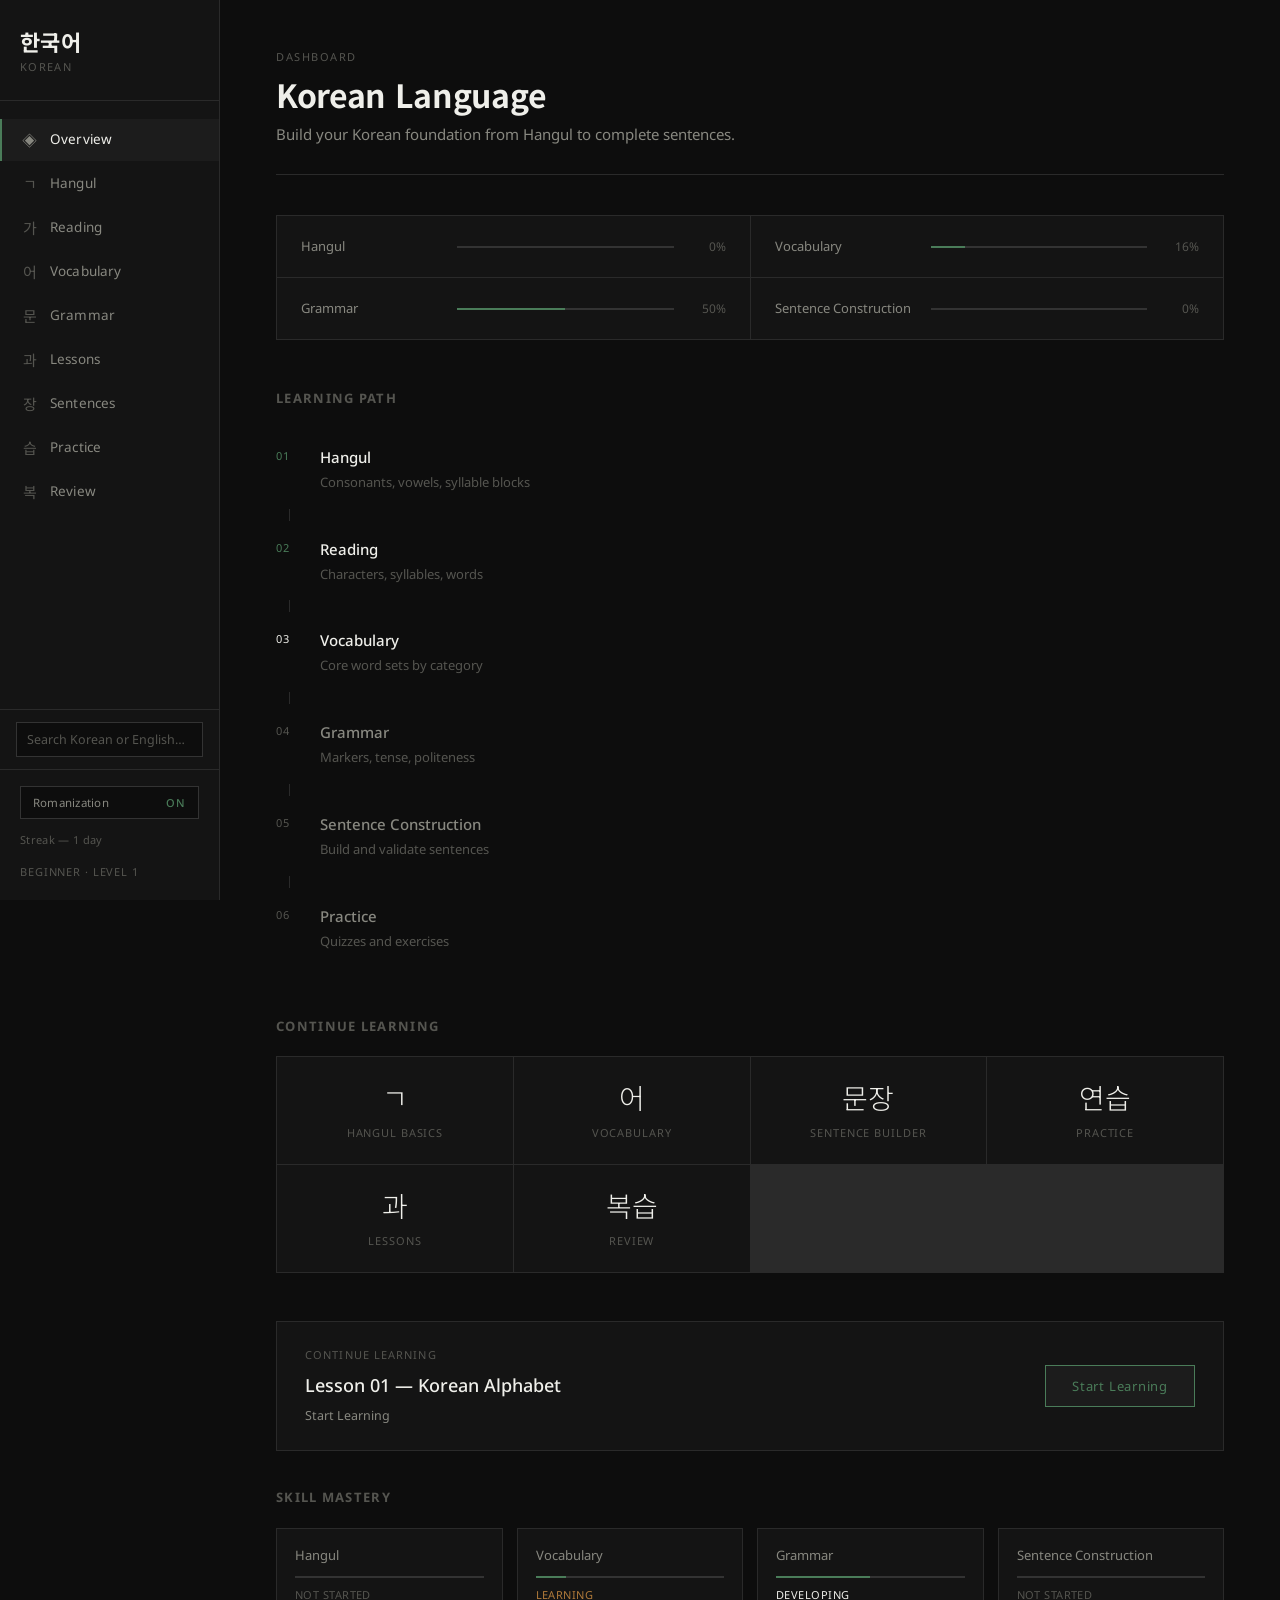
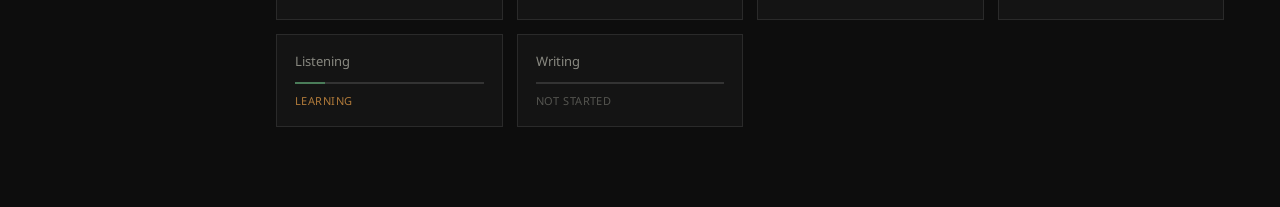
==== dashboard.html @ 53223d87 "Add files via upload" ====
<!DOCTYPE html>
<html lang="ko">
<head>
  <meta charset="UTF-8">
  <meta name="viewport" content="width=device-width, initial-scale=1.0">
  <title>한국어 — Korean Language</title>
  <link rel="preconnect" href="https://fonts.googleapis.com">
  <link rel="preconnect" href="https://fonts.gstatic.com" crossorigin>
  <link href="https://fonts.googleapis.com/css2?family=Noto+Sans+KR:wght@300;400;500;700&family=Noto+Sans:wght@300;400;500;600&display=swap" rel="stylesheet">
  <link rel="stylesheet" href="style.css">
</head>
<body>

  <!-- MOBILE TOPBAR -->
  <div class="mobile-topbar" id="mobileTopbar">
    <button type="button" class="mobile-menu-btn" id="mobileMenuBtn" aria-label="Toggle navigation menu" aria-expanded="false" aria-controls="sidebar">
      <span class="mobile-menu-icon"></span>
    </button>
    <span class="mobile-topbar-title">Korean Learning Dashboard</span>
  </div>

  <!-- SIDEBAR BACKDROP (mobile only) -->
  <div class="sidebar-backdrop" id="sidebarBackdrop"></div>

  <!-- SIDEBAR -->
  <nav class="sidebar" id="sidebar">
    <div class="sidebar-header">
      <span class="sidebar-logo-kr">한국어</span>
      <span class="sidebar-logo-en">Korean</span>
    </div>
    <ul class="sidebar-nav">
      <li><a href="#" class="nav-link active" data-section="overview">
        <span class="nav-icon">◈</span> Overview
      </a></li>
      <li><a href="#" class="nav-link" data-section="hangul">
        <span class="nav-icon">ㄱ</span> Hangul
      </a></li>
      <li><a href="#" class="nav-link" data-section="reading">
        <span class="nav-icon">가</span> Reading
      </a></li>
      <li><a href="#" class="nav-link" data-section="vocabulary">
        <span class="nav-icon">어</span> Vocabulary
      </a></li>
      <li><a href="#" class="nav-link" data-section="grammar">
        <span class="nav-icon">문</span> Grammar
      </a></li>
      <li><a href="#" class="nav-link" data-section="lessons">
        <span class="nav-icon">과</span> Lessons
      </a></li>
      <li><a href="#" class="nav-link" data-section="builder">
        <span class="nav-icon">장</span> Sentences
      </a></li>
      <li><a href="#" class="nav-link" data-section="practice">
        <span class="nav-icon">습</span> Practice
      </a></li>
      <li><a href="#" class="nav-link" data-section="review">
        <span class="nav-icon">복</span> Review
      </a></li>
    </ul>
    <div class="sidebar-search">
      <input type="text" id="globalSearch" class="sidebar-search-input" placeholder="Search Korean or English…" aria-label="Search vocabulary, grammar, and Hangul">
      <div class="sidebar-search-results" id="globalSearchResults"></div>
    </div>
    <div class="sidebar-footer">
      <button class="rom-toggle" id="romToggle" type="button" aria-pressed="true">
        <span class="rom-toggle-label">Romanization</span>
        <span class="rom-toggle-state" id="romToggleState">ON</span>
      </button>
      <div class="sidebar-streak" id="sidebarStreak">Streak — 0 days</div>
      <span class="sidebar-level">Beginner · Level 1</span>
    </div>
  </nav>

  <!-- MOBILE NAV -->
  <nav class="mobile-nav" id="mobileNav">
    <a href="#" class="mobile-nav-link active" data-section="overview">Overview</a>
    <a href="#" class="mobile-nav-link" data-section="hangul">Hangul</a>
    <a href="#" class="mobile-nav-link" data-section="vocabulary">Vocab</a>
    <a href="#" class="mobile-nav-link" data-section="lessons">Lessons</a>
    <a href="#" class="mobile-nav-link" data-section="builder">Sentences</a>
    <a href="#" class="mobile-nav-link" data-section="practice">Practice</a>
    <a href="#" class="mobile-nav-link" data-section="review">Review</a>
  </nav>

  <!-- MAIN CONTENT -->
  <main class="main" id="main">

    <!-- ===================== OVERVIEW ===================== -->
    <section class="section active" id="section-overview">
      <div class="section-header">
        <p class="section-eyebrow">Dashboard</p>
        <h1 class="section-title">Korean Language</h1>
        <p class="section-subtitle">Build your Korean foundation from Hangul to complete sentences.</p>
      </div>

      <div class="progress-grid" id="overviewProgressGrid">
        <div class="progress-card">
          <div class="progress-label">Hangul</div>
          <div class="progress-track">
            <div class="progress-fill" id="overviewProgressFill-hangul" style="width: 0%"></div>
          </div>
          <div class="progress-value" id="overviewProgressValue-hangul">0%</div>
        </div>
        <div class="progress-card">
          <div class="progress-label">Vocabulary</div>
          <div class="progress-track">
            <div class="progress-fill" id="overviewProgressFill-vocabulary" style="width: 0%"></div>
          </div>
          <div class="progress-value" id="overviewProgressValue-vocabulary">0%</div>
        </div>
        <div class="progress-card">
          <div class="progress-label">Grammar</div>
          <div class="progress-track">
            <div class="progress-fill" id="overviewProgressFill-grammar" style="width: 0%"></div>
          </div>
          <div class="progress-value" id="overviewProgressValue-grammar">0%</div>
        </div>
        <div class="progress-card">
          <div class="progress-label">Sentence Construction</div>
          <div class="progress-track">
            <div class="progress-fill" id="overviewProgressFill-sentence" style="width: 0%"></div>
          </div>
          <div class="progress-value" id="overviewProgressValue-sentence">0%</div>
        </div>
      </div>

      <div class="path-overview">
        <h2 class="subsection-title">Learning Path</h2>
        <div class="path-steps">
          <div class="path-step completed">
            <div class="path-step-num">01</div>
            <div class="path-step-info">
              <div class="path-step-name">Hangul</div>
              <div class="path-step-desc">Consonants, vowels, syllable blocks</div>
            </div>
          </div>
          <div class="path-connector"></div>
          <div class="path-step completed">
            <div class="path-step-num">02</div>
            <div class="path-step-info">
              <div class="path-step-name">Reading</div>
              <div class="path-step-desc">Characters, syllables, words</div>
            </div>
          </div>
          <div class="path-connector"></div>
          <div class="path-step active-step">
            <div class="path-step-num">03</div>
            <div class="path-step-info">
              <div class="path-step-name">Vocabulary</div>
              <div class="path-step-desc">Core word sets by category</div>
            </div>
          </div>
          <div class="path-connector"></div>
          <div class="path-step">
            <div class="path-step-num">04</div>
            <div class="path-step-info">
              <div class="path-step-name">Grammar</div>
              <div class="path-step-desc">Markers, tense, politeness</div>
            </div>
          </div>
          <div class="path-connector"></div>
          <div class="path-step">
            <div class="path-step-num">05</div>
            <div class="path-step-info">
              <div class="path-step-name">Sentence Construction</div>
              <div class="path-step-desc">Build and validate sentences</div>
            </div>
          </div>
          <div class="path-connector"></div>
          <div class="path-step">
            <div class="path-step-num">06</div>
            <div class="path-step-info">
              <div class="path-step-name">Practice</div>
              <div class="path-step-desc">Quizzes and exercises</div>
            </div>
          </div>
        </div>
      </div>

      <div class="overview-quick">
        <h2 class="subsection-title">Continue Learning</h2>
        <div class="quick-grid">
          <button class="quick-card" data-goto="hangul">
            <div class="quick-kr">ㄱ</div>
            <div class="quick-label">Hangul Basics</div>
          </button>
          <button class="quick-card" data-goto="vocabulary">
            <div class="quick-kr">어</div>
            <div class="quick-label">Vocabulary</div>
          </button>
          <button class="quick-card" data-goto="builder">
            <div class="quick-kr">문장</div>
            <div class="quick-label">Sentence Builder</div>
          </button>
          <button class="quick-card" data-goto="practice">
            <div class="quick-kr">연습</div>
            <div class="quick-label">Practice</div>
          </button>
          <button class="quick-card" data-goto="lessons">
            <div class="quick-kr">과</div>
            <div class="quick-label">Lessons</div>
          </button>
          <button class="quick-card" data-goto="review">
            <div class="quick-kr">복습</div>
            <div class="quick-label">Review</div>
          </button>
        </div>
      </div>

      <div class="overview-continue" id="overviewContinue"></div>
    </section>

    <!-- ===================== HANGUL ===================== -->
    <section class="section" id="section-hangul">
      <div class="section-header">
        <p class="section-eyebrow">Foundations</p>
        <h1 class="section-title">Hangul</h1>
        <p class="section-subtitle">The Korean writing system. 24 base letters form every syllable block.</p>
      </div>

      <div class="hangul-tabs">
        <button class="htab active" data-htab="consonants">Consonants</button>
        <button class="htab" data-htab="vowels">Vowels</button>
        <button class="htab" data-htab="syllables">Syllable Blocks</button>
        <button class="htab" data-htab="batchim">Batchim</button>
      </div>

      <!-- CONSONANTS -->
      <div class="htab-panel active" id="htab-consonants">
        <p class="panel-note">Korean has 14 basic consonants. Each has a name and a sound value.</p>
        <div class="hangul-grid" id="consonantGrid"></div>
        <div class="hangul-detail" id="consonantDetail">
          <div class="detail-placeholder">Select a consonant to explore it.</div>
        </div>
      </div>

      <!-- VOWELS -->
      <div class="htab-panel" id="htab-vowels">
        <p class="panel-note">Korean has 10 basic vowels and 11 compound vowels.</p>
        <div class="hangul-grid" id="vowelGrid"></div>
        <div class="hangul-detail" id="vowelDetail">
          <div class="detail-placeholder">Select a vowel to explore it.</div>
        </div>
      </div>

      <!-- SYLLABLE BLOCKS -->
      <div class="htab-panel" id="htab-syllables">
        <p class="panel-note">Korean syllables are written as blocks. Each block contains at minimum one consonant and one vowel.</p>
        <div class="syllable-demo">
          <div class="syllable-equation">
            <div class="syllable-part">
              <div class="syl-char">ㄱ</div>
              <div class="syl-role">Consonant (onset)</div>
            </div>
            <div class="syllable-plus">+</div>
            <div class="syllable-part">
              <div class="syl-char">ㅏ</div>
              <div class="syl-role">Vowel</div>
            </div>
            <div class="syllable-plus">=</div>
            <div class="syllable-part result">
              <div class="syl-char">가</div>
              <div class="syl-role">Syllable block</div>
            </div>
          </div>
        </div>
        <div class="syllable-examples">
          <div class="syl-example-row" id="syllableExamples"></div>
        </div>
      </div>

      <!-- BATCHIM -->
      <div class="htab-panel" id="htab-batchim">
        <p class="panel-note">Batchim (받침) is the final consonant in a syllable block. It sits below the vowel.</p>
        <div class="batchim-demo">
          <div class="syllable-equation">
            <div class="syllable-part">
              <div class="syl-char">ㄱ</div>
              <div class="syl-role">Onset</div>
            </div>
            <div class="syllable-plus">+</div>
            <div class="syllable-part">
              <div class="syl-char">ㅏ</div>
              <div class="syl-role">Vowel</div>
            </div>
            <div class="syllable-plus">+</div>
            <div class="syllable-part">
              <div class="syl-char">ㄱ</div>
              <div class="syl-role">Batchim</div>
            </div>
            <div class="syllable-plus">=</div>
            <div class="syllable-part result">
              <div class="syl-char">각</div>
              <div class="syl-role">Syllable with batchim</div>
            </div>
          </div>
        </div>
        <div class="batchim-grid" id="batchimGrid"></div>
      </div>

      <!-- CONSTRUCTOR -->
      <div class="hangul-constructor">
        <h2 class="subsection-title">Syllable Constructor</h2>
        <p class="panel-note">Select a consonant and a vowel to form a syllable block.</p>
        <div class="constructor-area">
          <div class="constructor-picker">
            <div class="picker-group">
              <div class="picker-label">Consonant</div>
              <div class="picker-chars" id="constructorConsonants"></div>
            </div>
            <div class="picker-group">
              <div class="picker-label">Vowel</div>
              <div class="picker-chars" id="constructorVowels"></div>
            </div>
          </div>
          <div class="constructor-result">
            <div class="result-equation" id="constructorEquation">
              <span class="eq-part" id="eqConsonant">—</span>
              <span class="eq-op">+</span>
              <span class="eq-part" id="eqVowel">—</span>
              <span class="eq-op">=</span>
              <span class="eq-result" id="eqResult">—</span>
            </div>
          </div>
        </div>
      </div>
    </section>

    <!-- ===================== READING ===================== -->
    <section class="section" id="section-reading">
      <div class="section-header">
        <p class="section-eyebrow">Reading</p>
        <h1 class="section-title">Reading Practice</h1>
        <p class="section-subtitle">From individual characters to complete words and phrases.</p>
      </div>

      <div class="reading-levels">
        <div class="reading-level">
          <div class="rl-label">Characters</div>
          <div class="rl-chars">
            <span class="rl-char">가</span>
            <span class="rl-char">나</span>
            <span class="rl-char">다</span>
            <span class="rl-char">라</span>
            <span class="rl-char">마</span>
            <span class="rl-char">바</span>
            <span class="rl-char">사</span>
            <span class="rl-char">아</span>
          </div>
        </div>
        <div class="reading-level">
          <div class="rl-label">Words</div>
          <div class="rl-words">
            <div class="rl-word">
              <div class="rl-word-kr">학교</div>
              <div class="rl-word-rom">hak·gyo</div>
              <div class="rl-word-en">school</div>
            </div>
            <div class="rl-word">
              <div class="rl-word-kr">친구</div>
              <div class="rl-word-rom">chin·gu</div>
              <div class="rl-word-en">friend</div>
            </div>
            <div class="rl-word">
              <div class="rl-word-kr">한국어</div>
              <div class="rl-word-rom">han·gu·geo</div>
              <div class="rl-word-en">Korean language</div>
            </div>
            <div class="rl-word">
              <div class="rl-word-kr">사랑</div>
              <div class="rl-word-rom">sa·rang</div>
              <div class="rl-word-en">love</div>
            </div>
          </div>
        </div>
        <div class="reading-level">
          <div class="rl-label">Sentences</div>
          <div class="rl-sentences">
            <div class="rl-sentence">
              <div class="rl-sentence-kr">안녕하세요.</div>
              <div class="rl-sentence-en">Hello. (formal greeting)</div>
            </div>
            <div class="rl-sentence">
              <div class="rl-sentence-kr">감사합니다.</div>
              <div class="rl-sentence-en">Thank you.</div>
            </div>
            <div class="rl-sentence">
              <div class="rl-sentence-kr">저는 학생이에요.</div>
              <div class="rl-sentence-en">I am a student.</div>
            </div>
            <div class="rl-sentence">
              <div class="rl-sentence-kr">한국어를 공부해요.</div>
              <div class="rl-sentence-en">I study Korean.</div>
            </div>
          </div>
        </div>
      </div>
    </section>

    <!-- ===================== VOCABULARY ===================== -->
    <section class="section" id="section-vocabulary">
      <div class="section-header">
        <p class="section-eyebrow">Vocabulary</p>
        <h1 class="section-title">Word Sets</h1>
        <p class="section-subtitle">Core vocabulary organized by category.</p>
      </div>

      <div class="vocab-category-tabs">
        <button class="vtab active" data-vcat="greetings">Greetings</button>
        <button class="vtab" data-vcat="numbers">Numbers</button>
        <button class="vtab" data-vcat="people">People</button>
        <button class="vtab" data-vcat="places">Places</button>
        <button class="vtab" data-vcat="food">Food</button>
        <button class="vtab" data-vcat="daily">Daily Life</button>
      </div>

      <div class="vocab-list" id="vocabList"></div>
    </section>

    <!-- ===================== GRAMMAR ===================== -->
    <section class="section" id="section-grammar">
      <div class="section-header">
        <p class="section-eyebrow">Grammar</p>
        <h1 class="section-title">Korean Grammar</h1>
        <p class="section-subtitle">Korean is an SOV language. Markers attach to nouns to indicate their grammatical role.</p>
      </div>

      <div class="grammar-lessons" id="grammarLessons"></div>
    </section>

    <!-- ===================== SENTENCE BUILDER ===================== -->
    <section class="section" id="section-builder">
      <div class="section-header">
        <p class="section-eyebrow">Sentence Construction</p>
        <h1 class="section-title">Sentence Builder</h1>
        <p class="section-subtitle">Arrange word blocks to form correct Korean sentences.</p>
      </div>

      <div class="builder-mode-tabs" id="builderModeTabs">
        <button class="bmtab active" data-bmode="guided">1 · Guided</button>
        <button class="bmtab" data-bmode="distractor">2 · Distractors</button>
        <button class="bmtab" data-bmode="order">3 · Word Order</button>
        <button class="bmtab" data-bmode="semiguided">4 · Semi-Guided</button>
        <button class="bmtab" data-bmode="free">5 · Free Writing</button>
      </div>

      <div class="builder-progress-bar">
        <div class="builder-level-label">Level <span id="builderLevelNum">1</span> · <span id="builderLevelDesc">Basic Subject + Verb</span></div>
        <div class="builder-level-track">
          <div class="builder-level-fill" id="builderLevelFill"></div>
        </div>
      </div>

      <div class="builder-exercise" id="builderExerciseGuided">
        <div class="builder-prompt">
          <div class="builder-prompt-label">Translate into Korean:</div>
          <div class="builder-prompt-text" id="builderPrompt"></div>
        </div>

        <div class="builder-workspace">
          <div class="builder-workspace-label">Your sentence</div>
          <div class="builder-slots" id="builderSlots"></div>
          <button class="builder-clear" id="builderClear">Clear</button>
        </div>

        <div class="builder-blocks-area">
          <div class="builder-blocks-label" id="builderBlocksLabel">Available words</div>
          <div class="builder-blocks" id="builderBlocks"></div>
        </div>

        <div class="builder-feedback" id="builderFeedback"></div>
        <div class="builder-explanation" id="builderExplanation"></div>

        <div class="builder-actions">
          <button class="btn-check" id="builderCheck">Check</button>
          <button class="btn-next" id="builderNext" style="display:none">Next Exercise</button>
        </div>
      </div>

      <!-- FREE WRITING MODE -->
      <div class="builder-exercise builder-free" id="builderExerciseFree" style="display:none">
        <div class="builder-prompt">
          <div class="builder-prompt-label">Write in Korean:</div>
          <div class="builder-prompt-text" id="freePrompt"></div>
        </div>
        <textarea class="free-writing-input" id="freeInput" rows="2" placeholder="한국어로 입력하세요…" aria-label="Free writing Korean input"></textarea>

        <div class="keyboard-toggle-row">
          <button class="keyboard-toggle" id="freeKeyboardToggle" type="button">Show Korean Keyboard</button>
        </div>
        <div class="korean-keyboard" id="freeKeyboard" style="display:none"></div>

        <div class="builder-feedback" id="freeFeedback"></div>
        <div class="builder-explanation" id="freeExplanation"></div>

        <div class="builder-actions">
          <button class="btn-check" id="freeCheck">Check</button>
          <button class="btn-next" id="freeNext" style="display:none">Next Exercise</button>
        </div>
      </div>
    </section>

    <!-- ===================== PRACTICE ===================== -->
    <section class="section" id="section-practice">
      <div class="section-header">
        <p class="section-eyebrow">Practice</p>
        <h1 class="section-title">Exercises</h1>
        <p class="section-subtitle">Test your knowledge with focused drills.</p>
      </div>

      <div class="practice-mode-tabs">
        <button class="ptab active" data-pmode="hangul-quiz">Hangul Quiz</button>
        <button class="ptab" data-pmode="vocab-quiz">Vocabulary Quiz</button>
        <button class="ptab" data-pmode="word-order">Word Order</button>
        <button class="ptab" data-pmode="listening">Listening</button>
        <button class="ptab" data-pmode="translation">Translation</button>
        <button class="ptab" data-pmode="free-writing">Free Writing</button>
        <button class="ptab" data-pmode="dictation">Dictation</button>
        <button class="ptab" data-pmode="conversation">Conversation</button>
        <button class="ptab" data-pmode="debate">Debate / Opinion</button>
      </div>

      <div class="practice-area" id="practiceArea"></div>
    </section>

    <!-- ===================== LESSONS ===================== -->
    <section class="section" id="section-lessons">
      <div class="section-header">
        <p class="section-eyebrow">Guided Curriculum</p>
        <h1 class="section-title">Lessons</h1>
        <p class="section-subtitle">A structured course from the Hangul alphabet to full Korean sentences.</p>
      </div>

      <div class="lesson-continue" id="lessonContinue"></div>

      <div class="lesson-curriculum" id="lessonCurriculum"></div>

      <!-- LESSON VIEW (single focused lesson) -->
      <div class="lesson-view" id="lessonView">
        <button class="lesson-back" id="lessonBack" aria-label="Back to curriculum">← Back to Lessons</button>
        <div class="lesson-view-inner" id="lessonViewInner"></div>
      </div>
    </section>

    <!-- ===================== REVIEW ===================== -->
    <section class="section" id="section-review">
      <div class="section-header">
        <p class="section-eyebrow">Reinforcement</p>
        <h1 class="section-title">Review</h1>
        <p class="section-subtitle">Bring back material you've already studied, and revisit past mistakes.</p>
      </div>

      <div class="review-summary" id="reviewSummary"></div>

      <div class="review-mistakes" id="reviewMistakes"></div>

      <div class="review-session" id="reviewSession"></div>
    </section>

  </main>

  <script src="script.js"></script>
</body>
</html>
---- style.css ----
/* ============================================================
   KOREAN LANGUAGE LEARNING PLATFORM
   Design: Formal · Minimal · Monochrome
   ============================================================ */

/* --- TOKENS ------------------------------------------------- */
:root {
  --bg:          #0D0D0D;
  --surface:     #141414;
  --surface-2:   #1C1C1C;
  --border:      #2A2A2A;
  --border-light:#333333;
  --text:        #EFEFEA;
  --text-muted:  #888880;
  --text-dim:    #555550;
  --accent:      #4A7C59;   /* success / active only */
  --warn:        #B07A3A;
  --error:       #8A3A3A;
  --kr-font:     'Noto Sans KR', 'Apple SD Gothic Neo', 'Malgun Gothic', sans-serif;
  --ui-font:     'Noto Sans', -apple-system, BlinkMacSystemFont, sans-serif;
  --sidebar-w:   220px;
  --mobile-nav-h:52px;
  --mobile-topbar-h: 52px;
  --transition:  0.15s ease;
}

/* --- RESET -------------------------------------------------- */
*, *::before, *::after { box-sizing: border-box; margin: 0; padding: 0; }
html { font-size: 16px; scroll-behavior: smooth; }
body {
  background: var(--bg);
  color: var(--text);
  font-family: var(--ui-font);
  line-height: 1.6;
  min-height: 100vh;
  overflow-x: hidden;
}
a { color: inherit; text-decoration: none; }
button { cursor: pointer; font-family: inherit; }
ul { list-style: none; }

/* --- SIDEBAR ------------------------------------------------ */
.sidebar {
  position: fixed;
  top: 0; left: 0;
  width: var(--sidebar-w);
  height: 100vh;
  background: var(--surface);
  border-right: 1px solid var(--border);
  display: flex;
  flex-direction: column;
  z-index: 100;
  overflow-y: auto;
}

.sidebar-header {
  padding: 28px 20px 24px;
  border-bottom: 1px solid var(--border);
}
.sidebar-logo-kr {
  display: block;
  font-family: var(--kr-font);
  font-size: 22px;
  font-weight: 700;
  letter-spacing: 0.02em;
  color: var(--text);
  line-height: 1.2;
}
.sidebar-logo-en {
  display: block;
  font-size: 11px;
  letter-spacing: 0.12em;
  text-transform: uppercase;
  color: var(--text-dim);
  margin-top: 4px;
}

.sidebar-nav {
  padding: 16px 0;
  flex: 1;
}
.sidebar-nav li { margin: 2px 0; }

.nav-link {
  display: flex;
  align-items: center;
  gap: 10px;
  padding: 9px 20px;
  font-size: 13.5px;
  font-weight: 400;
  color: var(--text-muted);
  letter-spacing: 0.01em;
  transition: color var(--transition), background var(--transition);
  border-radius: 0;
}
.nav-link:hover { color: var(--text); background: var(--surface-2); }
.nav-link.active {
  color: var(--text);
  background: var(--surface-2);
  border-left: 2px solid var(--accent);
  padding-left: 18px;
}

.nav-icon {
  font-family: var(--kr-font);
  font-size: 15px;
  width: 20px;
  text-align: center;
  color: var(--text-dim);
  flex-shrink: 0;
}
.nav-link.active .nav-icon,
.nav-link:hover .nav-icon { color: var(--text-muted); }

.sidebar-footer {
  padding: 16px 20px;
  border-top: 1px solid var(--border);
}
.sidebar-level {
  font-size: 11px;
  letter-spacing: 0.08em;
  text-transform: uppercase;
  color: var(--text-dim);
}

/* --- MAIN --------------------------------------------------- */
.main {
  margin-left: var(--sidebar-w);
  min-height: 100vh;
  padding: 48px 56px 80px;
  max-width: calc(860px + var(--sidebar-w));
}

/* --- SECTIONS ----------------------------------------------- */
.section { display: none; }
.section.active { display: block; }

.section-header {
  margin-bottom: 40px;
  border-bottom: 1px solid var(--border);
  padding-bottom: 28px;
}
.section-eyebrow {
  font-size: 11px;
  letter-spacing: 0.14em;
  text-transform: uppercase;
  color: var(--text-dim);
  margin-bottom: 10px;
}
.section-title {
  font-family: var(--kr-font);
  font-size: 32px;
  font-weight: 700;
  line-height: 1.15;
  color: var(--text);
  letter-spacing: -0.01em;
}
.section-subtitle {
  margin-top: 10px;
  font-size: 15px;
  color: var(--text-muted);
  line-height: 1.6;
  max-width: 560px;
}

.subsection-title {
  font-size: 13px;
  letter-spacing: 0.1em;
  text-transform: uppercase;
  color: var(--text-dim);
  margin-bottom: 20px;
}

/* --- PROGRESS GRID ----------------------------------------- */
.progress-grid {
  display: grid;
  grid-template-columns: repeat(2, 1fr);
  gap: 1px;
  background: var(--border);
  border: 1px solid var(--border);
  margin-bottom: 48px;
}
.progress-card {
  background: var(--surface);
  padding: 20px 24px;
  display: flex;
  align-items: center;
  gap: 16px;
}
.progress-label {
  font-size: 13px;
  color: var(--text-muted);
  min-width: 140px;
  flex-shrink: 0;
}
.progress-track {
  flex: 1;
  height: 2px;
  background: var(--border-light);
  position: relative;
}
.progress-fill {
  height: 100%;
  background: var(--accent);
  transition: width 0.6s ease;
}
.progress-value {
  font-size: 12px;
  color: var(--text-dim);
  min-width: 36px;
  text-align: right;
}

/* --- LEARNING PATH ----------------------------------------- */
.path-overview { margin-bottom: 48px; }
.path-steps { display: flex; flex-direction: column; }
.path-step {
  display: flex;
  align-items: flex-start;
  gap: 16px;
  padding: 16px 0;
}
.path-step-num {
  font-size: 11px;
  letter-spacing: 0.06em;
  color: var(--text-dim);
  min-width: 28px;
  padding-top: 2px;
}
.path-step.completed .path-step-num { color: var(--accent); }
.path-step.active-step .path-step-num { color: var(--text); }
.path-step-name {
  font-size: 15px;
  font-weight: 500;
  color: var(--text-muted);
  margin-bottom: 3px;
}
.path-step.completed .path-step-name { color: var(--text); }
.path-step.active-step .path-step-name { color: var(--text); }
.path-step-desc { font-size: 13px; color: var(--text-dim); }
.path-connector {
  width: 1px;
  height: 12px;
  background: var(--border);
  margin-left: 13px;
}

/* --- QUICK CONTINUE ---------------------------------------- */
.quick-grid {
  display: grid;
  grid-template-columns: repeat(4, 1fr);
  gap: 1px;
  background: var(--border);
  border: 1px solid var(--border);
}
.quick-card {
  background: var(--surface);
  padding: 24px 20px;
  text-align: center;
  border: none;
  transition: background var(--transition);
}
.quick-card:hover { background: var(--surface-2); }
.quick-kr {
  font-family: var(--kr-font);
  font-size: 28px;
  font-weight: 300;
  color: var(--text);
  line-height: 1.2;
  margin-bottom: 10px;
}
.quick-label {
  font-size: 11px;
  letter-spacing: 0.08em;
  text-transform: uppercase;
  color: var(--text-dim);
}

/* --- HANGUL TABS ------------------------------------------- */
.hangul-tabs, .vocab-category-tabs, .practice-mode-tabs {
  display: flex;
  gap: 0;
  border-bottom: 1px solid var(--border);
  margin-bottom: 32px;
}
.htab, .vtab, .ptab {
  padding: 10px 20px;
  background: none;
  border: none;
  font-size: 13px;
  color: var(--text-dim);
  letter-spacing: 0.02em;
  border-bottom: 2px solid transparent;
  margin-bottom: -1px;
  transition: color var(--transition), border-color var(--transition);
}
.htab:hover, .vtab:hover, .ptab:hover { color: var(--text-muted); }
.htab.active, .vtab.active, .ptab.active {
  color: var(--text);
  border-bottom-color: var(--text);
}

.htab-panel { display: none; }
.htab-panel.active { display: block; }

.panel-note {
  font-size: 13.5px;
  color: var(--text-muted);
  margin-bottom: 24px;
  line-height: 1.6;
  max-width: 560px;
}

/* --- HANGUL GRIDS ------------------------------------------ */
.hangul-grid {
  display: grid;
  grid-template-columns: repeat(auto-fill, minmax(68px, 1fr));
  gap: 1px;
  background: var(--border);
  border: 1px solid var(--border);
  margin-bottom: 24px;
}
.hangul-cell {
  background: var(--surface);
  padding: 16px 8px 12px;
  text-align: center;
  cursor: pointer;
  transition: background var(--transition);
}
.hangul-cell:hover { background: var(--surface-2); }
.hangul-cell.selected { background: var(--surface-2); outline: 1px solid var(--accent); }
.hcell-char {
  font-family: var(--kr-font);
  font-size: 26px;
  font-weight: 300;
  color: var(--text);
  line-height: 1;
  margin-bottom: 6px;
}
.hcell-rom {
  font-size: 10px;
  color: var(--text-dim);
  letter-spacing: 0.04em;
}

.hangul-detail {
  border: 1px solid var(--border);
  background: var(--surface);
  padding: 24px 28px;
  min-height: 120px;
  margin-bottom: 40px;
}
.detail-placeholder {
  color: var(--text-dim);
  font-size: 13px;
}
.detail-inner { display: flex; align-items: center; gap: 40px; flex-wrap: wrap; }
.detail-char {
  font-family: var(--kr-font);
  font-size: 72px;
  font-weight: 300;
  color: var(--text);
  line-height: 1;
}
.detail-info { flex: 1; min-width: 160px; }
.detail-name { font-size: 13px; color: var(--text-dim); margin-bottom: 6px; }
.detail-rom { font-size: 22px; font-weight: 500; color: var(--text); margin-bottom: 14px; }
.detail-example { display: flex; align-items: baseline; gap: 12px; }
.detail-ex-kr {
  font-family: var(--kr-font);
  font-size: 36px;
  font-weight: 300;
  color: var(--text);
}
.detail-ex-en { font-size: 14px; color: var(--text-muted); }

/* --- SYLLABLE DEMO ----------------------------------------- */
.syllable-demo, .batchim-demo { margin-bottom: 32px; }
.syllable-equation {
  display: flex;
  align-items: center;
  gap: 16px;
  flex-wrap: wrap;
  padding: 28px;
  background: var(--surface);
  border: 1px solid var(--border);
}
.syllable-part {
  text-align: center;
  min-width: 64px;
}
.syl-char {
  font-family: var(--kr-font);
  font-size: 48px;
  font-weight: 300;
  color: var(--text);
  line-height: 1;
  margin-bottom: 8px;
}
.syllable-part.result .syl-char { color: var(--accent); font-size: 56px; }
.syl-role { font-size: 11px; color: var(--text-dim); letter-spacing: 0.04em; }
.syllable-plus {
  font-size: 22px;
  color: var(--text-dim);
  font-weight: 300;
}

.syllable-examples { margin-top: 24px; }
.syl-example-row {
  display: flex;
  gap: 1px;
  background: var(--border);
  border: 1px solid var(--border);
  flex-wrap: wrap;
}
.syl-example {
  background: var(--surface);
  padding: 16px 20px;
  text-align: center;
  flex: 1;
  min-width: 80px;
}
.syl-ex-eq { font-size: 12px; color: var(--text-dim); margin-bottom: 8px; letter-spacing: 0.02em; }
.syl-ex-result {
  font-family: var(--kr-font);
  font-size: 32px;
  font-weight: 300;
  color: var(--text);
  line-height: 1;
}

/* --- BATCHIM GRID ------------------------------------------ */
.batchim-grid {
  display: grid;
  grid-template-columns: repeat(auto-fill, minmax(80px, 1fr));
  gap: 1px;
  background: var(--border);
  border: 1px solid var(--border);
  margin-top: 24px;
}
.batchim-cell {
  background: var(--surface);
  padding: 14px 10px;
  text-align: center;
}
.bc-syl {
  font-family: var(--kr-font);
  font-size: 28px;
  font-weight: 300;
  color: var(--text);
  margin-bottom: 4px;
}
.bc-rom { font-size: 10px; color: var(--text-dim); }

/* --- SYLLABLE CONSTRUCTOR ---------------------------------- */
.hangul-constructor {
  border-top: 1px solid var(--border);
  padding-top: 36px;
  margin-top: 12px;
}
.constructor-area {
  display: grid;
  grid-template-columns: 1fr auto;
  gap: 24px;
  align-items: start;
}
.picker-group { margin-bottom: 20px; }
.picker-label {
  font-size: 11px;
  letter-spacing: 0.1em;
  text-transform: uppercase;
  color: var(--text-dim);
  margin-bottom: 10px;
}
.picker-chars {
  display: flex;
  flex-wrap: wrap;
  gap: 1px;
  background: var(--border);
  border: 1px solid var(--border);
  max-width: 480px;
}
.picker-char {
  background: var(--surface);
  padding: 10px 14px;
  font-family: var(--kr-font);
  font-size: 20px;
  font-weight: 300;
  color: var(--text-muted);
  border: none;
  cursor: pointer;
  transition: background var(--transition), color var(--transition);
  min-width: 44px;
  text-align: center;
}
.picker-char:hover { background: var(--surface-2); color: var(--text); }
.picker-char.selected { background: var(--surface-2); color: var(--text); outline: 1px solid var(--accent); }

.constructor-result {
  background: var(--surface);
  border: 1px solid var(--border);
  padding: 24px 32px;
  min-width: 220px;
  display: flex;
  align-items: center;
  justify-content: center;
  align-self: center;
}
.result-equation {
  display: flex;
  align-items: center;
  gap: 10px;
  font-family: var(--kr-font);
}
.eq-part {
  font-size: 28px;
  font-weight: 300;
  color: var(--text-muted);
}
.eq-op { font-size: 18px; color: var(--text-dim); }
.eq-result {
  font-size: 48px;
  font-weight: 300;
  color: var(--accent);
  min-width: 56px;
  text-align: center;
}

/* --- READING ----------------------------------------------- */
.reading-levels { display: flex; flex-direction: column; gap: 32px; }
.reading-level {
  border: 1px solid var(--border);
  background: var(--surface);
}
.rl-label {
  font-size: 11px;
  letter-spacing: 0.1em;
  text-transform: uppercase;
  color: var(--text-dim);
  padding: 12px 20px;
  border-bottom: 1px solid var(--border);
}
.rl-chars {
  display: flex;
  flex-wrap: wrap;
  gap: 1px;
  background: var(--border);
  padding: 1px;
  border-top: none;
}
.rl-char {
  background: var(--surface);
  font-family: var(--kr-font);
  font-size: 36px;
  font-weight: 300;
  color: var(--text);
  padding: 20px 28px;
  line-height: 1;
}
.rl-words {
  display: grid;
  grid-template-columns: repeat(auto-fill, minmax(140px, 1fr));
  gap: 1px;
  background: var(--border);
}
.rl-word {
  background: var(--surface);
  padding: 20px;
}
.rl-word-kr {
  font-family: var(--kr-font);
  font-size: 28px;
  font-weight: 300;
  color: var(--text);
  margin-bottom: 6px;
  line-height: 1.2;
}
.rl-word-rom { font-size: 11px; color: var(--text-dim); margin-bottom: 4px; }
.rl-word-en { font-size: 13px; color: var(--text-muted); }
.rl-sentences { padding: 0; }
.rl-sentence {
  padding: 18px 20px;
  border-bottom: 1px solid var(--border);
}
.rl-sentence:last-child { border-bottom: none; }
.rl-sentence-kr {
  font-family: var(--kr-font);
  font-size: 22px;
  font-weight: 300;
  color: var(--text);
  margin-bottom: 5px;
  line-height: 1.4;
}
.rl-sentence-en { font-size: 13px; color: var(--text-muted); }

/* --- VOCABULARY -------------------------------------------- */
.vocab-list {
  display: grid;
  grid-template-columns: 1fr;
  gap: 1px;
  background: var(--border);
  border: 1px solid var(--border);
}
.vocab-item {
  background: var(--surface);
  display: grid;
  grid-template-columns: 1fr 1fr 1fr;
  align-items: start;
  padding: 20px 24px;
  gap: 20px;
  transition: background var(--transition);
}
.vocab-item:hover { background: var(--surface-2); }
.vocab-kr {
  font-family: var(--kr-font);
  font-size: 28px;
  font-weight: 300;
  color: var(--text);
  line-height: 1.2;
}
.vocab-rom {
  font-size: 11px;
  color: var(--text-dim);
  margin-top: 4px;
  letter-spacing: 0.03em;
}
.vocab-en {
  font-size: 15px;
  font-weight: 500;
  color: var(--text);
  padding-top: 4px;
}
.vocab-example {
  font-size: 12.5px;
  color: var(--text-dim);
  line-height: 1.6;
}
.vocab-example-kr {
  font-family: var(--kr-font);
  font-size: 13px;
  color: var(--text-muted);
  margin-bottom: 2px;
}

/* --- GRAMMAR ----------------------------------------------- */
.grammar-lessons { display: flex; flex-direction: column; gap: 32px; }
.grammar-lesson {
  border: 1px solid var(--border);
  background: var(--surface);
}
.grammar-lesson-header {
  padding: 16px 24px;
  border-bottom: 1px solid var(--border);
  display: flex;
  align-items: center;
  gap: 16px;
}
.grammar-lesson-num {
  font-size: 11px;
  letter-spacing: 0.06em;
  color: var(--text-dim);
  min-width: 28px;
}
.grammar-lesson-title {
  font-size: 14px;
  font-weight: 500;
  color: var(--text);
}
.grammar-lesson-body { padding: 24px; }
.grammar-sentence {
  font-family: var(--kr-font);
  font-size: 26px;
  font-weight: 300;
  color: var(--text);
  margin-bottom: 24px;
  letter-spacing: 0.02em;
  line-height: 1.4;
}

/* Morpheme annotation — the signature element */
.morpheme-stack {
  display: flex;
  align-items: flex-start;
  gap: 0;
  margin-bottom: 24px;
  flex-wrap: wrap;
}
.morpheme {
  display: flex;
  flex-direction: column;
  align-items: center;
  padding: 0 12px;
  border-left: 1px solid var(--border);
  min-width: 60px;
}
.morpheme:first-child { border-left: none; padding-left: 0; }
.morpheme-kr {
  font-family: var(--kr-font);
  font-size: 22px;
  font-weight: 400;
  color: var(--text);
  line-height: 1.2;
  margin-bottom: 6px;
}
.morpheme-role {
  font-size: 10px;
  letter-spacing: 0.06em;
  text-transform: uppercase;
  color: var(--text-dim);
  margin-bottom: 4px;
}
.morpheme-gloss {
  font-size: 12px;
  color: var(--text-muted);
  text-align: center;
}
.morpheme-connector {
  display: flex;
  align-items: center;
  padding: 0 6px;
  color: var(--text-dim);
  font-size: 16px;
  padding-top: 8px;
}
.grammar-translation {
  font-size: 15px;
  color: var(--text-muted);
  border-top: 1px solid var(--border);
  padding-top: 14px;
  margin-top: 4px;
}
.grammar-rule {
  font-size: 13px;
  color: var(--text-dim);
  line-height: 1.7;
  max-width: 520px;
  margin-top: 12px;
}
.grammar-rule strong { color: var(--text-muted); font-weight: 500; }

/* --- SENTENCE BUILDER -------------------------------------- */
.builder-progress-bar {
  margin-bottom: 32px;
}
.builder-level-label {
  font-size: 12px;
  letter-spacing: 0.06em;
  text-transform: uppercase;
  color: var(--text-dim);
  margin-bottom: 8px;
}
.builder-level-track {
  height: 2px;
  background: var(--border-light);
}
.builder-level-fill {
  height: 100%;
  background: var(--accent);
  transition: width 0.5s ease;
}

.builder-exercise { display: flex; flex-direction: column; gap: 24px; }

.builder-prompt {
  background: var(--surface);
  border: 1px solid var(--border);
  padding: 24px 28px;
}
.builder-prompt-label {
  font-size: 11px;
  letter-spacing: 0.1em;
  text-transform: uppercase;
  color: var(--text-dim);
  margin-bottom: 10px;
}
.builder-prompt-text {
  font-size: 20px;
  font-weight: 400;
  color: var(--text);
}

.builder-workspace {
  background: var(--surface);
  border: 1px solid var(--border);
  padding: 20px 24px;
}
.builder-workspace-label {
  font-size: 11px;
  letter-spacing: 0.1em;
  text-transform: uppercase;
  color: var(--text-dim);
  margin-bottom: 12px;
}
.builder-slots {
  display: flex;
  flex-wrap: wrap;
  gap: 6px;
  min-height: 52px;
  align-items: center;
  padding: 10px;
  border: 1px solid var(--border-light);
  background: var(--bg);
  margin-bottom: 12px;
}
.builder-slot {
  font-family: var(--kr-font);
  font-size: 18px;
  font-weight: 400;
  color: var(--text);
  background: var(--surface-2);
  border: 1px solid var(--border-light);
  padding: 8px 14px;
  cursor: pointer;
  transition: opacity var(--transition);
  line-height: 1.2;
}
.builder-slot:hover { opacity: 0.7; }
.builder-clear {
  font-size: 11px;
  letter-spacing: 0.08em;
  text-transform: uppercase;
  color: var(--text-dim);
  background: none;
  border: none;
  padding: 0;
  transition: color var(--transition);
}
.builder-clear:hover { color: var(--text-muted); }

.builder-blocks-area {
  background: var(--surface);
  border: 1px solid var(--border);
  padding: 20px 24px;
}
.builder-blocks-label {
  font-size: 11px;
  letter-spacing: 0.1em;
  text-transform: uppercase;
  color: var(--text-dim);
  margin-bottom: 12px;
}
.builder-blocks {
  display: flex;
  flex-wrap: wrap;
  gap: 6px;
}
.builder-block {
  font-family: var(--kr-font);
  font-size: 18px;
  font-weight: 400;
  color: var(--text);
  background: var(--surface-2);
  border: 1px solid var(--border-light);
  padding: 10px 16px;
  cursor: pointer;
  transition: background var(--transition), color var(--transition);
  line-height: 1.2;
}
.builder-block:hover { background: var(--border-light); }
.builder-block.used {
  opacity: 0.25;
  cursor: default;
  pointer-events: none;
}

.builder-feedback {
  font-size: 13.5px;
  min-height: 20px;
  padding: 0 2px;
}
.builder-feedback.correct { color: var(--accent); }
.builder-feedback.incorrect { color: var(--warn); }

.builder-actions { display: flex; gap: 12px; }
.btn-check, .btn-next {
  padding: 10px 28px;
  font-size: 13px;
  letter-spacing: 0.06em;
  font-weight: 500;
  border: 1px solid var(--border-light);
  background: var(--surface);
  color: var(--text);
  transition: background var(--transition), border-color var(--transition);
}
.btn-check:hover, .btn-next:hover {
  background: var(--surface-2);
  border-color: var(--text-dim);
}
.btn-next {
  background: var(--surface-2);
  border-color: var(--accent);
  color: var(--accent);
}

/* --- PRACTICE ---------------------------------------------- */
.practice-area {
  margin-top: 8px;
}
.quiz-card {
  background: var(--surface);
  border: 1px solid var(--border);
  padding: 32px;
  max-width: 560px;
}
.quiz-question-label {
  font-size: 11px;
  letter-spacing: 0.1em;
  text-transform: uppercase;
  color: var(--text-dim);
  margin-bottom: 20px;
}
.quiz-char {
  font-family: var(--kr-font);
  font-size: 80px;
  font-weight: 300;
  color: var(--text);
  line-height: 1;
  margin-bottom: 32px;
}
.quiz-options {
  display: grid;
  grid-template-columns: 1fr 1fr;
  gap: 1px;
  background: var(--border);
  border: 1px solid var(--border);
  margin-bottom: 20px;
}
.quiz-option {
  background: var(--surface);
  border: none;
  padding: 16px 20px;
  font-size: 15px;
  color: var(--text-muted);
  text-align: left;
  transition: background var(--transition), color var(--transition);
  font-family: inherit;
}
.quiz-option:hover { background: var(--surface-2); color: var(--text); }
.quiz-option.correct { background: rgba(74,124,89,0.12); color: var(--accent); }
.quiz-option.incorrect { background: rgba(138,58,58,0.12); color: #c06060; }
.quiz-option.disabled { pointer-events: none; }

.quiz-feedback {
  font-size: 13px;
  min-height: 18px;
  margin-bottom: 20px;
}
.quiz-feedback.correct { color: var(--accent); }
.quiz-feedback.incorrect { color: var(--warn); }

.quiz-next {
  padding: 10px 28px;
  font-size: 13px;
  letter-spacing: 0.06em;
  background: var(--surface-2);
  border: 1px solid var(--border-light);
  color: var(--text);
  transition: border-color var(--transition);
  display: none;
}
.quiz-next.visible { display: inline-block; }
.quiz-next:hover { border-color: var(--text-dim); }

/* Word order practice */
.word-order-slots {
  display: flex;
  flex-wrap: wrap;
  gap: 6px;
  min-height: 52px;
  align-items: center;
  padding: 10px;
  border: 1px solid var(--border-light);
  background: var(--bg);
  margin-bottom: 12px;
}
.word-order-block {
  font-family: var(--kr-font);
  font-size: 18px;
  background: var(--surface-2);
  border: 1px solid var(--border-light);
  padding: 8px 14px;
  cursor: pointer;
  color: var(--text);
  transition: background var(--transition);
  line-height: 1.2;
}
.word-order-block:hover { background: var(--border-light); }
.word-order-slot {
  font-family: var(--kr-font);
  font-size: 18px;
  background: var(--surface-2);
  border: 1px solid var(--border-light);
  padding: 8px 14px;
  cursor: pointer;
  color: var(--text);
  line-height: 1.2;
}
.word-order-slot:hover { opacity: 0.7; }
.word-order-check {
  padding: 10px 28px;
  font-size: 13px;
  letter-spacing: 0.06em;
  background: var(--surface);
  border: 1px solid var(--border-light);
  color: var(--text);
  margin-right: 8px;
  transition: background var(--transition);
}
.word-order-check:hover { background: var(--surface-2); }
.word-order-next {
  padding: 10px 28px;
  font-size: 13px;
  letter-spacing: 0.06em;
  background: var(--surface-2);
  border: 1px solid var(--accent);
  color: var(--accent);
  display: none;
  transition: background var(--transition);
}
.word-order-next:hover { background: rgba(74,124,89,0.1); }
.word-order-feedback {
  font-size: 13px;
  min-height: 18px;
  margin: 10px 0;
}
.word-order-feedback.correct { color: var(--accent); }
.word-order-feedback.incorrect { color: var(--warn); }

/* ============================================================
   SIDEBAR: SEARCH / ROMANIZATION TOGGLE / STREAK
   ============================================================ */
.sidebar-search { padding: 12px 16px; border-top: 1px solid var(--border); position: relative; }
.sidebar-search-input {
  width: 100%;
  background: var(--bg);
  border: 1px solid var(--border-light);
  color: var(--text);
  font-size: 12.5px;
  padding: 8px 10px;
  font-family: var(--ui-font);
}
.sidebar-search-input:focus { outline: none; border-color: var(--text-dim); }
.sidebar-search-input::placeholder { color: var(--text-dim); }
.sidebar-search-results {
  position: absolute;
  left: 16px; right: 16px; top: 100%;
  background: var(--surface-2);
  border: 1px solid var(--border-light);
  max-height: 320px;
  overflow-y: auto;
  z-index: 200;
  display: none;
}
.sidebar-search-results.visible { display: block; }
.search-result-item {
  display: block;
  width: 100%;
  text-align: left;
  padding: 10px 12px;
  border-bottom: 1px solid var(--border);
  background: none;
  color: var(--text-muted);
}
.search-result-item:last-child { border-bottom: none; }
.search-result-item:hover { background: var(--surface); color: var(--text); }
.search-result-kr { font-family: var(--kr-font); font-size: 15px; color: var(--text); margin-bottom: 2px; }
.search-result-meta { font-size: 11px; color: var(--text-dim); }
.search-result-empty { padding: 12px; font-size: 12px; color: var(--text-dim); }

.rom-toggle {
  display: flex;
  align-items: center;
  justify-content: space-between;
  width: 100%;
  background: var(--bg);
  border: 1px solid var(--border-light);
  padding: 8px 12px;
  margin-bottom: 12px;
  transition: border-color var(--transition);
}
.rom-toggle:hover { border-color: var(--text-dim); }
.rom-toggle-label { font-size: 11.5px; color: var(--text-muted); letter-spacing: 0.02em; }
.rom-toggle-state { font-size: 11px; letter-spacing: 0.08em; color: var(--accent); font-weight: 500; }
.rom-toggle[aria-pressed="false"] .rom-toggle-state { color: var(--text-dim); }

.sidebar-streak {
  font-size: 11px;
  color: var(--text-dim);
  letter-spacing: 0.03em;
  margin-bottom: 10px;
}

body.rom-off .vocab-rom,
body.rom-off .rl-word-rom,
body.rom-off .hcell-rom,
body.rom-off .detail-rom,
body.rom-off .bc-rom,
body.rom-off .kb-syllable-rom,
body.rom-off .lesson-rom,
body.rom-off .rom-text {
  display: none !important;
}

/* ============================================================
   OVERVIEW: CONTINUE LEARNING CARD
   ============================================================ */
.overview-continue { margin-top: 48px; }
.continue-card {
  border: 1px solid var(--border);
  background: var(--surface);
  padding: 24px 28px;
  display: flex;
  align-items: center;
  justify-content: space-between;
  gap: 20px;
  flex-wrap: wrap;
}
.continue-card-info { min-width: 200px; }
.continue-card-eyebrow {
  font-size: 11px;
  letter-spacing: 0.1em;
  text-transform: uppercase;
  color: var(--text-dim);
  margin-bottom: 8px;
}
.continue-card-title { font-size: 18px; color: var(--text); font-weight: 500; margin-bottom: 6px; }
.continue-card-status { font-size: 12.5px; color: var(--text-muted); }
.continue-card-btn {
  padding: 11px 26px;
  font-size: 13px;
  letter-spacing: 0.06em;
  background: var(--surface-2);
  border: 1px solid var(--accent);
  color: var(--accent);
  transition: background var(--transition);
  flex-shrink: 0;
}
.continue-card-btn:hover { background: rgba(74,124,89,0.1); }

/* ============================================================
   LISTEN / AUDIO BUTTON
   ============================================================ */
.listen-btn {
  display: inline-flex;
  align-items: center;
  gap: 6px;
  background: none;
  border: 1px solid var(--border-light);
  color: var(--text-muted);
  font-size: 11px;
  letter-spacing: 0.04em;
  padding: 5px 10px;
  transition: border-color var(--transition), color var(--transition);
  vertical-align: middle;
}
.listen-btn:hover { color: var(--text); border-color: var(--text-dim); }
.listen-btn:disabled { opacity: 0.3; cursor: default; }
.listen-icon { font-size: 12px; line-height: 1; }

/* ============================================================
   LESSONS
   ============================================================ */
.lesson-continue { margin-bottom: 40px; }

.lesson-category { margin-bottom: 40px; }
.lesson-category-title {
  font-size: 13px;
  letter-spacing: 0.1em;
  text-transform: uppercase;
  color: var(--text-dim);
  margin-bottom: 16px;
  padding-bottom: 10px;
  border-bottom: 1px solid var(--border);
}
.lesson-list { display: flex; flex-direction: column; }
.lesson-card {
  display: flex;
  align-items: center;
  gap: 20px;
  padding: 16px 4px;
  border-bottom: 1px solid var(--border);
  background: none;
  border-left: none; border-right: none; border-top: none;
  width: 100%;
  text-align: left;
  transition: background var(--transition);
}
.lesson-card:hover { background: var(--surface); }
.lesson-card-num {
  font-size: 11px;
  color: var(--text-dim);
  min-width: 30px;
  flex-shrink: 0;
}
.lesson-card.completed .lesson-card-num { color: var(--accent); }
.lesson-card.current .lesson-card-num { color: var(--text); }
.lesson-card-body { flex: 1; min-width: 0; }
.lesson-card-title { font-size: 14.5px; color: var(--text); font-weight: 500; margin-bottom: 3px; }
.lesson-card-desc { font-size: 12.5px; color: var(--text-dim); }
.lesson-card-meta { display: flex; align-items: center; gap: 14px; flex-shrink: 0; }
.lesson-card-diff {
  font-size: 10.5px;
  letter-spacing: 0.06em;
  text-transform: uppercase;
  color: var(--text-dim);
}
.lesson-card-status {
  font-size: 10.5px;
  letter-spacing: 0.06em;
  text-transform: uppercase;
  padding: 4px 9px;
  border: 1px solid var(--border-light);
  color: var(--text-dim);
  white-space: nowrap;
}
.lesson-card.completed .lesson-card-status { color: var(--accent); border-color: var(--accent); }
.lesson-card.current .lesson-card-status { color: var(--text); border-color: var(--text-dim); }

.lesson-view { display: none; }
.lesson-view.active { display: block; }
.lesson-back {
  background: none;
  border: none;
  color: var(--text-dim);
  font-size: 12.5px;
  margin-bottom: 24px;
  transition: color var(--transition);
}
.lesson-back:hover { color: var(--text-muted); }
.lesson-view-inner { max-width: 620px; }
.lesson-view-eyebrow {
  font-size: 11px; letter-spacing: 0.1em; text-transform: uppercase; color: var(--text-dim); margin-bottom: 8px;
}
.lesson-view-title { font-size: 24px; color: var(--text); font-weight: 700; font-family: var(--kr-font); margin-bottom: 24px; }
.lesson-block { border: 1px solid var(--border); background: var(--surface); padding: 24px 28px; margin-bottom: 20px; }
.lesson-block-label { font-size: 11px; letter-spacing: 0.1em; text-transform: uppercase; color: var(--text-dim); margin-bottom: 14px; }
.lesson-example-row { display: flex; align-items: baseline; gap: 14px; margin-bottom: 10px; flex-wrap: wrap; }
.lesson-example-kr { font-family: var(--kr-font); font-size: 24px; font-weight: 300; color: var(--text); }
.lesson-example-en { font-size: 13.5px; color: var(--text-muted); }
.lesson-rom { font-size: 11px; color: var(--text-dim); }
.lesson-breakdown { display: flex; flex-wrap: wrap; gap: 0; margin: 16px 0; }
.lesson-explanation { font-size: 14px; color: var(--text-muted); line-height: 1.7; }
.lesson-practice-prompt { font-size: 15px; color: var(--text); margin-bottom: 14px; }
.lesson-complete-btn {
  padding: 11px 28px;
  font-size: 13px;
  letter-spacing: 0.06em;
  background: var(--surface-2);
  border: 1px solid var(--accent);
  color: var(--accent);
  transition: background var(--transition);
}
.lesson-complete-btn:hover { background: rgba(74,124,89,0.1); }
.lesson-complete-btn:disabled { opacity: 0.4; pointer-events: none; }
.lesson-nav-actions { display: flex; gap: 12px; margin-top: 8px; }

/* ============================================================
   SENTENCE BUILDER: MODES / EXPLANATION / FREE WRITING
   ============================================================ */
.builder-mode-tabs {
  display: flex;
  flex-wrap: wrap;
  gap: 0;
  border-bottom: 1px solid var(--border);
  margin-bottom: 28px;
}
.bmtab {
  padding: 9px 16px;
  background: none;
  border: none;
  font-size: 12px;
  color: var(--text-dim);
  border-bottom: 2px solid transparent;
  margin-bottom: -1px;
  transition: color var(--transition), border-color var(--transition);
  white-space: nowrap;
}
.bmtab:hover { color: var(--text-muted); }
.bmtab.active { color: var(--text); border-bottom-color: var(--text); }

.builder-explanation {
  font-size: 13px;
  color: var(--text-dim);
  line-height: 1.7;
  padding: 0 2px;
  max-width: 520px;
}

.free-writing-input {
  width: 100%;
  background: var(--surface);
  border: 1px solid var(--border);
  color: var(--text);
  font-family: var(--kr-font);
  font-size: 18px;
  padding: 16px 18px;
  resize: vertical;
  line-height: 1.5;
}
.free-writing-input:focus { outline: none; border-color: var(--text-dim); }

.keyboard-toggle-row { margin: 12px 0; }
.keyboard-toggle {
  font-size: 11.5px;
  letter-spacing: 0.05em;
  color: var(--text-dim);
  background: none;
  border: 1px solid var(--border-light);
  padding: 7px 14px;
  transition: color var(--transition), border-color var(--transition);
}
.keyboard-toggle:hover { color: var(--text-muted); border-color: var(--text-dim); }

/* ============================================================
   KOREAN VIRTUAL KEYBOARD
   ============================================================ */
.korean-keyboard {
  border: 1px solid var(--border);
  background: var(--surface);
  padding: 14px;
  margin-bottom: 16px;
}
.kb-row { display: flex; flex-wrap: wrap; gap: 4px; margin-bottom: 4px; }
.kb-row:last-child { margin-bottom: 0; }
.kb-key {
  font-family: var(--kr-font);
  font-size: 16px;
  font-weight: 400;
  color: var(--text);
  background: var(--surface-2);
  border: 1px solid var(--border-light);
  padding: 10px 0;
  flex: 1 1 32px;
  min-width: 32px;
  text-align: center;
  transition: background var(--transition);
}
.kb-key:hover { background: var(--border-light); }
.kb-key.kb-wide { flex: 2 1 70px; font-family: var(--ui-font); font-size: 11px; letter-spacing: 0.04em; color: var(--text-muted); }
.kb-key.kb-active { color: var(--accent); border-color: var(--accent); }

/* ============================================================
   REVIEW
   ============================================================ */
.review-summary {
  display: grid;
  grid-template-columns: repeat(4, 1fr);
  gap: 1px;
  background: var(--border);
  border: 1px solid var(--border);
  margin-bottom: 40px;
}
.review-summary-card {
  background: var(--surface);
  padding: 22px 20px;
}
.review-summary-num { font-size: 30px; font-weight: 300; color: var(--text); font-family: var(--kr-font); margin-bottom: 6px; }
.review-summary-label { font-size: 11.5px; color: var(--text-dim); letter-spacing: 0.03em; }

.review-mistakes { margin-bottom: 40px; }
.review-mistakes-title {
  font-size: 13px; letter-spacing: 0.1em; text-transform: uppercase; color: var(--text-dim);
  margin-bottom: 16px; padding-bottom: 10px; border-bottom: 1px solid var(--border);
}
.review-mistake-item {
  display: flex; justify-content: space-between; align-items: baseline;
  padding: 12px 4px; border-bottom: 1px solid var(--border); gap: 12px;
}
.review-mistake-kr { font-family: var(--kr-font); font-size: 16px; color: var(--text); }
.review-mistake-note { font-size: 12px; color: var(--text-dim); text-align: right; }
.review-empty { font-size: 13px; color: var(--text-dim); padding: 8px 4px; }

.review-session-start {
  padding: 11px 28px;
  font-size: 13px;
  letter-spacing: 0.06em;
  background: var(--surface-2);
  border: 1px solid var(--accent);
  color: var(--accent);
  transition: background var(--transition);
}
.review-session-start:hover { background: rgba(74,124,89,0.1); }
.review-question-area { margin-top: 24px; }

/* ============================================================
   RESPONSIVE
   ============================================================ */
@media (max-width: 900px) {
  :root { --sidebar-w: 180px; }
  .main { padding: 36px 32px 60px; }
  .progress-grid { grid-template-columns: 1fr; }
  .quick-grid { grid-template-columns: repeat(2, 1fr); }
}

@media (max-width: 768px) {
  /* Old bottom mobile-nav is superseded by the off-canvas sidebar below. */
  .mobile-nav { display: none; }

  .mobile-topbar { display: flex; }

  .sidebar {
    top: 0;
    left: 0;
    width: min(280px, 82vw);
    transform: translateX(-100%);
    box-shadow: 2px 0 24px rgba(0,0,0,0.4);
    transition: transform var(--transition);
    z-index: 200;
  }
  .sidebar.open { transform: translateX(0); }

  .sidebar-search, .sidebar-footer { display: block; }

  .sidebar-backdrop {
    display: none;
    position: fixed;
    inset: 0;
    background: rgba(0,0,0,0.5);
    z-index: 199;
  }
  .sidebar-backdrop.visible { display: block; }

  .main {
    margin-left: 0;
    padding: calc(var(--mobile-topbar-h) + 20px) 16px 60px;
    max-width: 100%;
  }

  .section-title { font-size: 24px; }
  .progress-grid { grid-template-columns: 1fr; }
  .progress-label { min-width: 100px; font-size: 12px; }
  .quick-grid { grid-template-columns: repeat(2, 1fr); }
  .hangul-grid { grid-template-columns: repeat(auto-fill, minmax(54px, 1fr)); }
  .constructor-area { grid-template-columns: 1fr; }
  .constructor-result { min-width: 0; width: 100%; }
  .vocab-item { grid-template-columns: 1fr 1fr; }
  .vocab-example { display: none; }
  .syllable-equation { gap: 10px; padding: 20px; }
  .syl-char { font-size: 36px; }
  .syllable-part.result .syl-char { font-size: 44px; }
  .morpheme-stack { gap: 0; }
  .morpheme { padding: 0 8px; min-width: 48px; }
  .builder-slots, .word-order-slots { min-height: 44px; }
  .quiz-char { font-size: 64px; }
  .detail-char { font-size: 56px; }
  .detail-inner { gap: 24px; }
  .rl-char { font-size: 28px; padding: 14px 18px; }
  .rl-word-kr { font-size: 22px; }
  .rl-sentence-kr { font-size: 18px; }
  .grammar-sentence { font-size: 20px; }
  .hangul-tabs, .vocab-category-tabs, .practice-mode-tabs { flex-wrap: wrap; }
  .htab, .vtab, .ptab { font-size: 12px; padding: 8px 12px; }

  .review-summary { grid-template-columns: repeat(2, 1fr); }
  .continue-card { flex-direction: column; align-items: flex-start; }
  .continue-card-btn { width: 100%; text-align: center; }
  .builder-mode-tabs { flex-wrap: wrap; }
  .bmtab { font-size: 11px; padding: 7px 10px; }
  .lesson-card { flex-wrap: wrap; gap: 10px; }
  .lesson-card-meta { width: 100%; justify-content: space-between; }
  .kb-key { font-size: 14px; padding: 9px 0; min-width: 26px; }
  .lesson-example-kr { font-size: 20px; }
  .free-writing-input { font-size: 16px; }

  /* --- new-feature overflow fixes --- */
  .comparison-example { flex-wrap: wrap; }
  .comparison-example-kr { min-width: 0; }
  .collocation-combo { flex-wrap: wrap; }
  .collocation-combo-kr { min-width: 0; }
  .word-family-body { overflow-x: auto; }
  .word-family-table { min-width: 480px; }
  .debate-helpers { grid-template-columns: 1fr; }
  .conversation-choice { font-size: 13px; padding: 10px 12px; }
  .topik-filter-row { gap: 6px; }
  .topik-filter-btn { font-size: 11.5px; padding: 7px 10px; }
  .practice-mode-tabs { gap: 6px; }
}

/* --- MOBILE TOPBAR & SIDEBAR TOGGLE -------------------------- */
.mobile-topbar {
  display: none;
  position: fixed;
  top: 0; left: 0; right: 0;
  height: var(--mobile-topbar-h);
  align-items: center;
  gap: 12px;
  padding: 0 14px;
  background: var(--surface);
  border-bottom: 1px solid var(--border);
  z-index: 150;
}
.mobile-topbar-title {
  font-size: 13px;
  font-weight: 500;
  letter-spacing: 0.02em;
  color: var(--text);
  white-space: nowrap;
  overflow: hidden;
  text-overflow: ellipsis;
}
.mobile-menu-btn {
  flex-shrink: 0;
  width: 36px;
  height: 36px;
  display: flex;
  align-items: center;
  justify-content: center;
  background: transparent;
  border: 1px solid var(--border-light);
  color: var(--text);
}
.mobile-menu-icon,
.mobile-menu-icon::before,
.mobile-menu-icon::after {
  display: block;
  width: 16px;
  height: 2px;
  background: var(--text-muted);
  transition: transform var(--transition), opacity var(--transition);
}
.mobile-menu-icon { position: relative; }
.mobile-menu-icon::before,
.mobile-menu-icon::after { content: ""; position: absolute; left: 0; }
.mobile-menu-icon::before { top: -5px; }
.mobile-menu-icon::after { top: 5px; }
.mobile-menu-btn[aria-expanded="true"] .mobile-menu-icon { background: transparent; }
.mobile-menu-btn[aria-expanded="true"] .mobile-menu-icon::before { transform: translateY(5px) rotate(45deg); }
.mobile-menu-btn[aria-expanded="true"] .mobile-menu-icon::after { transform: translateY(-5px) rotate(-45deg); }

.sidebar-backdrop { display: none; }

/* --- MOBILE NAV --------------------------------------------- */
.mobile-nav {
  display: none;
  position: fixed;
  bottom: 0; left: 0; right: 0;
  height: var(--mobile-nav-h);
  background: var(--surface);
  border-top: 1px solid var(--border);
  z-index: 100;
  overflow-x: auto;
  -webkit-overflow-scrolling: touch;
}
.mobile-nav-link {
  flex: 1;
  display: flex;
  align-items: center;
  justify-content: center;
  font-size: 11.5px;
  letter-spacing: 0.04em;
  color: var(--text-dim);
  white-space: nowrap;
  padding: 0 12px;
  border-bottom: 2px solid transparent;
  transition: color var(--transition), border-color var(--transition);
  min-width: 64px;
}
.mobile-nav-link:hover { color: var(--text-muted); }
.mobile-nav-link.active {
  color: var(--text);
  border-bottom-color: var(--accent);
}

/* --- UTILITIES --------------------------------------------- */
.hidden { display: none !important; }
/* --- SKILL MASTERY (extends overview progress system) -------- */
.skill-mastery { margin-top: 36px; }
.mastery-grid {
  display: grid;
  grid-template-columns: repeat(auto-fit, minmax(200px, 1fr));
  gap: 14px;
}
.mastery-card {
  background: var(--surface);
  border: 1px solid var(--border);
  padding: 16px 18px;
}
.mastery-skill { font-size: 13px; color: var(--text-muted); margin-bottom: 10px; }
.mastery-label {
  margin-top: 8px;
  font-size: 11px;
  letter-spacing: 0.04em;
  text-transform: uppercase;
  color: var(--text-dim);
}
.mastery-card.mastery-mastered .mastery-label { color: var(--accent); }
.mastery-card.mastery-developing .mastery-label { color: var(--text); }
.mastery-card.mastery-practicing .mastery-label,
.mastery-card.mastery-learning .mastery-label { color: var(--warn); }

.lesson-card-mastery {
  font-size: 10.5px;
  letter-spacing: 0.04em;
  text-transform: uppercase;
  padding: 3px 8px;
  border: 1px solid var(--border-light);
  color: var(--text-dim);
}
.lesson-card-mastery.mastery-mastered { color: var(--accent); border-color: var(--accent); }
.lesson-card-mastery.mastery-developing { color: var(--text); }

/* --- GRAMMAR COMPARISONS (extends Grammar section) ------------ */
.comparison-wrap { margin-top: 40px; }
.comparison-list { display: flex; flex-direction: column; gap: 10px; }
.comparison-card {
  background: var(--surface);
  border: 1px solid var(--border);
}
.comparison-toggle {
  width: 100%;
  text-align: left;
  background: none;
  border: none;
  color: var(--text);
  font-family: var(--kr-font);
  font-size: 15px;
  padding: 16px 20px;
}
.comparison-toggle.open { color: var(--accent); }
.comparison-body { padding: 0 20px 20px; }
.comparison-meaning { font-size: 13.5px; color: var(--text-muted); margin-bottom: 14px; line-height: 1.7; }
.comparison-examples { display: flex; flex-direction: column; gap: 8px; margin-bottom: 14px; }
.comparison-example { display: flex; gap: 10px; font-size: 13.5px; }
.comparison-example-kr { font-family: var(--kr-font); color: var(--text); min-width: 160px; }
.comparison-example-en { color: var(--text-dim); }
.comparison-usage { font-size: 13px; color: var(--text-muted); line-height: 1.7; border-top: 1px solid var(--border); padding-top: 12px; }

/* --- DICTATION -------------------------------------------------- */
.dictation-card { display: flex; flex-direction: column; gap: 14px; }
.dictation-play { align-self: flex-start; }
.dictation-compare { margin-top: 8px; font-size: 12.5px; color: var(--text-dim); line-height: 1.7; }

/* --- COLLOCATIONS (extends Vocabulary section) ----------------- */
.collocation-wrap { margin-top: 40px; }
.collocation-list { display: flex; flex-direction: column; gap: 10px; }
.collocation-card { background: var(--surface); border: 1px solid var(--border); padding: 16px 20px; }
.collocation-base { font-family: var(--kr-font); font-size: 15px; color: var(--text); margin-bottom: 10px; }
.collocation-meaning { font-family: var(--ui-font); font-size: 12.5px; color: var(--text-dim); }
.collocation-combos { display: flex; flex-direction: column; gap: 6px; }
.collocation-combo { display: flex; gap: 12px; font-size: 13px; }
.collocation-combo-kr { font-family: var(--kr-font); color: var(--text-muted); min-width: 160px; }
.collocation-combo-en { color: var(--text-dim); }

/* --- WORD FAMILIES (extends Vocabulary section) ----------------- */
.word-family-wrap { margin-top: 40px; margin-bottom: 20px; }
.word-family-list { display: flex; flex-direction: column; gap: 10px; }
.word-family-card { background: var(--surface); border: 1px solid var(--border); }
.word-family-toggle {
  width: 100%; text-align: left; background: none; border: none;
  color: var(--text); font-family: var(--kr-font); font-size: 15px; padding: 16px 20px;
}
.word-family-toggle.open { color: var(--accent); }
.word-family-meaning { font-family: var(--ui-font); font-size: 12.5px; color: var(--text-dim); }
.word-family-body { padding: 0 20px 18px; }
.word-family-table { width: 100%; border-collapse: collapse; font-size: 13px; }
.word-family-table td { padding: 8px 10px; border-top: 1px solid var(--border); vertical-align: top; }
.wf-kr { font-family: var(--kr-font); color: var(--text); white-space: nowrap; }
.wf-form { color: var(--text-dim); white-space: nowrap; }
.wf-meaning { color: var(--text-muted); }
.wf-example { font-family: var(--kr-font); color: var(--text-dim); }

/* --- GATING NOTICE ------------------------------------------------ */
.gated-notice {
  background: var(--surface);
  border: 1px solid var(--border);
  padding: 20px 22px;
  color: var(--text-muted);
  font-size: 13.5px;
  line-height: 1.7;
}
.gated-notice strong { color: var(--text); }

/* --- TOPIK FILTER (extends Lessons section) ----------------------- */
.topik-filter-row { display: flex; gap: 8px; margin-bottom: 24px; flex-wrap: wrap; }
.topik-filter-btn {
  background: var(--surface);
  border: 1px solid var(--border);
  color: var(--text-muted);
  font-size: 12.5px;
  padding: 8px 14px;
}
.topik-filter-btn.active { color: var(--text); border-color: var(--text-dim); }
.lesson-card-topik {
  font-size: 10.5px; letter-spacing: 0.04em; text-transform: uppercase;
  padding: 3px 8px; border: 1px solid var(--border-light); color: var(--text-dim);
}

/* --- CONVERSATION SCENARIOS (extends Practice section) ------------ */
.conversation-meta { display: flex; gap: 10px; align-items: center; margin-bottom: 14px; }
.conversation-level {
  font-size: 10.5px; text-transform: uppercase; letter-spacing: 0.04em;
  border: 1px solid var(--border-light); padding: 3px 8px; color: var(--text-dim);
}
.conversation-title { font-size: 13px; color: var(--text-muted); }
.conversation-situation { font-size: 13.5px; color: var(--text-muted); margin-bottom: 16px; }
.conversation-line { margin-bottom: 16px; }
.conversation-speaker { font-size: 12px; color: var(--text-dim); }
.conversation-kr { font-family: var(--kr-font); font-size: 15px; color: var(--text); margin-left: 4px; }
.conversation-en { font-size: 12.5px; color: var(--text-dim); margin-top: 2px; }
.conversation-choice { display: block; width: 100%; text-align: left; margin-bottom: 8px; }

/* --- DEBATE / OPINION (extends Practice section) ------------------- */
.debate-topic-kr { font-family: var(--kr-font); font-size: 17px; color: var(--text); margin-bottom: 6px; }
.debate-topic-en { font-size: 13px; color: var(--text-dim); margin-bottom: 20px; }
.debate-helpers { display: grid; grid-template-columns: repeat(auto-fit, minmax(160px, 1fr)); gap: 16px; margin-bottom: 20px; }
.debate-helper-title { font-size: 11.5px; text-transform: uppercase; letter-spacing: 0.04em; color: var(--text-dim); margin-bottom: 8px; }
.debate-helper-col ul { padding-left: 16px; }
.debate-helper-col li { font-size: 12.5px; color: var(--text-muted); margin-bottom: 4px; list-style: disc; }
.debate-self-review { font-size: 13px; color: var(--text-muted); line-height: 1.8; }

/* --- LISTENING PROGRESSION (extends Practice section) --------------- */
.listening-transcript { font-family: var(--kr-font); font-size: 15px; color: var(--text); margin: 12px 0 20px; }
.listening-transcript-toggle, .listening-transcript-note {
  display: inline-block; font-size: 12.5px; color: var(--text-dim); margin: 4px 0 16px;
  background: none; border: 1px solid var(--border-light); padding: 6px 12px;
}

/* --- TOPIK disclaimer (extends Lessons section) -------------------- */
.topik-disclaimer {
  font-size: 12px;
  color: var(--text-dim);
  border-left: 2px solid var(--border-light);
  padding: 8px 14px;
  margin-bottom: 20px;
  line-height: 1.6;
}

/* --- Romanization toggle: level-aware emphasis only, never forces state - */
.rom-toggle.rom-toggle-deemphasized { opacity: 0.6; }
.rom-toggle.rom-toggle-immersion { opacity: 0.4; }
.rom-toggle.rom-toggle-immersion:hover,
.rom-toggle.rom-toggle-deemphasized:hover { opacity: 1; }
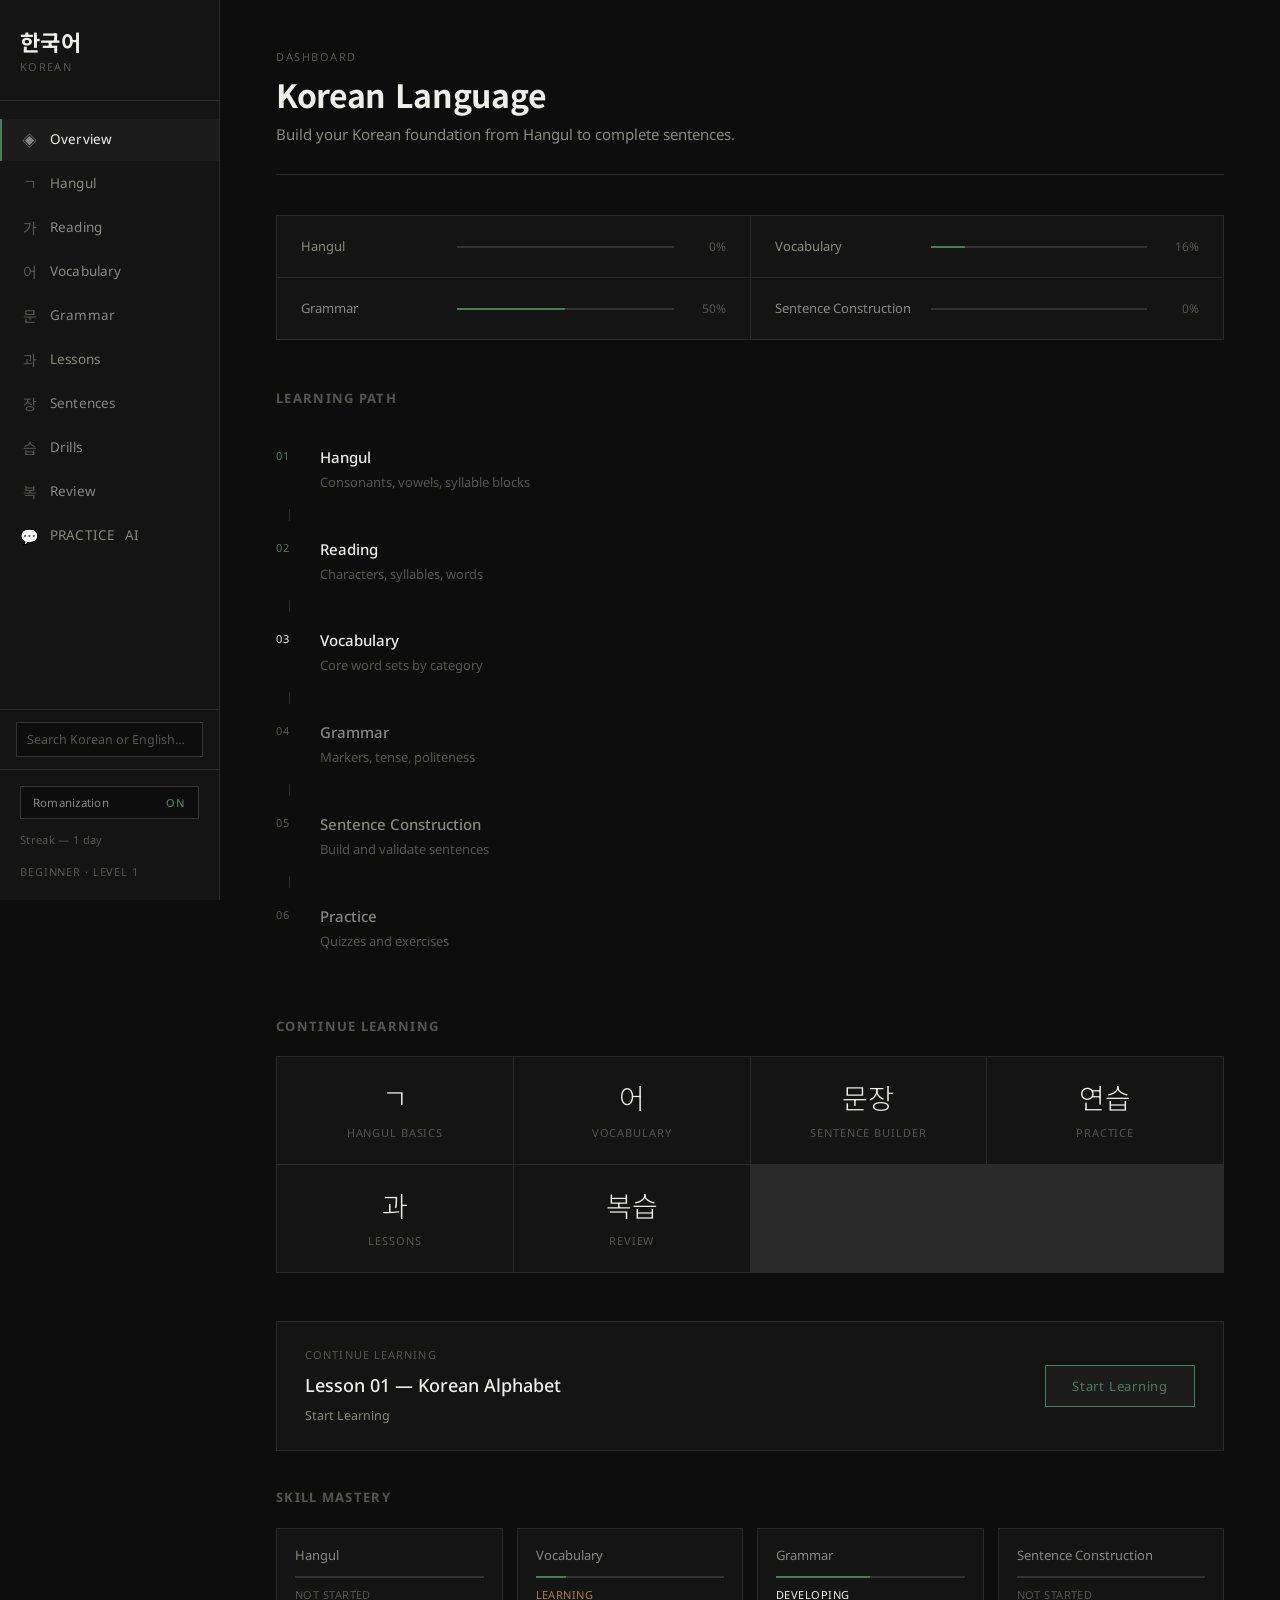
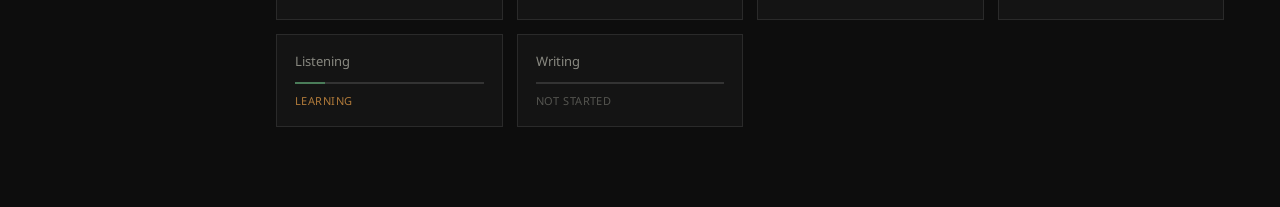
==== commit 1d65c97b: "Change greeting from 'Hello' to 'Goodbye'" ====
--- a/dashboard.html
+++ b/dashboard.html
@@ -51,10 +51,13 @@
         <span class="nav-icon">장</span> Sentences
       </a></li>
       <li><a href="#" class="nav-link" data-section="practice">
-        <span class="nav-icon">습</span> Practice
+        <span class="nav-icon">습</span> Drills
       </a></li>
       <li><a href="#" class="nav-link" data-section="review">
         <span class="nav-icon">복</span> Review
+      </a></li>
+      <li><a href="practice.html" class="nav-link nav-link-external">
+        <span class="nav-icon">💬</span> PRACTICE <span class="nav-badge-ai">AI</span>
       </a></li>
     </ul>
     <div class="sidebar-search">
@@ -78,8 +81,9 @@
     <a href="#" class="mobile-nav-link" data-section="vocabulary">Vocab</a>
     <a href="#" class="mobile-nav-link" data-section="lessons">Lessons</a>
     <a href="#" class="mobile-nav-link" data-section="builder">Sentences</a>
-    <a href="#" class="mobile-nav-link" data-section="practice">Practice</a>
+    <a href="#" class="mobile-nav-link" data-section="practice">Drills</a>
     <a href="#" class="mobile-nav-link" data-section="review">Review</a>
+    <a href="practice.html" class="mobile-nav-link">PRACTICE</a>
   </nav>
 
   <!-- MAIN CONTENT -->
@@ -561,4 +565,4 @@
 
   <script src="script.js"></script>
 </body>
-</html>+</html>
--- a/style.css
+++ b/style.css
@@ -886,6 +886,11 @@
   background: var(--surface-2);
   border-color: var(--text-dim);
 }
+.btn-check:disabled, .btn-next:disabled {
+  opacity: 0.35;
+  cursor: default;
+  pointer-events: none;
+}
 .btn-next {
   background: var(--surface-2);
   border-color: var(--accent);
@@ -1391,6 +1396,59 @@
   .progress-grid { grid-template-columns: 1fr; }
   .quick-grid { grid-template-columns: repeat(2, 1fr); }
 }
+
+/* --- MOBILE TOPBAR & SIDEBAR TOGGLE -------------------------- */
+.mobile-topbar {
+  display: none;
+  position: fixed;
+  top: 0; left: 0; right: 0;
+  height: var(--mobile-topbar-h);
+  align-items: center;
+  gap: 12px;
+  padding: 0 14px;
+  background: var(--surface);
+  border-bottom: 1px solid var(--border);
+  z-index: 150;
+}
+.mobile-topbar-title {
+  font-size: 13px;
+  font-weight: 500;
+  letter-spacing: 0.02em;
+  color: var(--text);
+  white-space: nowrap;
+  overflow: hidden;
+  text-overflow: ellipsis;
+}
+.mobile-menu-btn {
+  flex-shrink: 0;
+  width: 36px;
+  height: 36px;
+  display: flex;
+  align-items: center;
+  justify-content: center;
+  background: transparent;
+  border: 1px solid var(--border-light);
+  color: var(--text);
+}
+.mobile-menu-icon,
+.mobile-menu-icon::before,
+.mobile-menu-icon::after {
+  display: block;
+  width: 16px;
+  height: 2px;
+  background: var(--text-muted);
+  transition: transform var(--transition), opacity var(--transition);
+}
+.mobile-menu-icon { position: relative; }
+.mobile-menu-icon::before,
+.mobile-menu-icon::after { content: ""; position: absolute; left: 0; }
+.mobile-menu-icon::before { top: -5px; }
+.mobile-menu-icon::after { top: 5px; }
+.mobile-menu-btn[aria-expanded="true"] .mobile-menu-icon { background: transparent; }
+.mobile-menu-btn[aria-expanded="true"] .mobile-menu-icon::before { transform: translateY(5px) rotate(45deg); }
+.mobile-menu-btn[aria-expanded="true"] .mobile-menu-icon::after { transform: translateY(-5px) rotate(-45deg); }
+
+.sidebar-backdrop { display: none; }
 
 @media (max-width: 768px) {
   /* Old bottom mobile-nav is superseded by the off-canvas sidebar below. */
@@ -1474,61 +1532,18 @@
   .topik-filter-row { gap: 6px; }
   .topik-filter-btn { font-size: 11.5px; padding: 7px 10px; }
   .practice-mode-tabs { gap: 6px; }
-}
-
-/* --- MOBILE TOPBAR & SIDEBAR TOGGLE -------------------------- */
-.mobile-topbar {
-  display: none;
-  position: fixed;
-  top: 0; left: 0; right: 0;
-  height: var(--mobile-topbar-h);
-  align-items: center;
-  gap: 12px;
-  padding: 0 14px;
-  background: var(--surface);
-  border-bottom: 1px solid var(--border);
-  z-index: 150;
-}
-.mobile-topbar-title {
-  font-size: 13px;
-  font-weight: 500;
-  letter-spacing: 0.02em;
-  color: var(--text);
-  white-space: nowrap;
-  overflow: hidden;
-  text-overflow: ellipsis;
-}
-.mobile-menu-btn {
-  flex-shrink: 0;
-  width: 36px;
-  height: 36px;
-  display: flex;
-  align-items: center;
-  justify-content: center;
-  background: transparent;
-  border: 1px solid var(--border-light);
-  color: var(--text);
-}
-.mobile-menu-icon,
-.mobile-menu-icon::before,
-.mobile-menu-icon::after {
-  display: block;
-  width: 16px;
-  height: 2px;
-  background: var(--text-muted);
-  transition: transform var(--transition), opacity var(--transition);
-}
-.mobile-menu-icon { position: relative; }
-.mobile-menu-icon::before,
-.mobile-menu-icon::after { content: ""; position: absolute; left: 0; }
-.mobile-menu-icon::before { top: -5px; }
-.mobile-menu-icon::after { top: 5px; }
-.mobile-menu-btn[aria-expanded="true"] .mobile-menu-icon { background: transparent; }
-.mobile-menu-btn[aria-expanded="true"] .mobile-menu-icon::before { transform: translateY(5px) rotate(45deg); }
-.mobile-menu-btn[aria-expanded="true"] .mobile-menu-icon::after { transform: translateY(-5px) rotate(-45deg); }
-
-.sidebar-backdrop { display: none; }
-
+
+  /* --- K-drama roleplay dialogue --- */
+  .kdrama-submode-tabs { flex-wrap: wrap; }
+  .kdrama-submode-btn { flex: 1 1 auto; text-align: center; }
+  .kdrama-line-kr { font-size: 15px; }
+  .kdrama-controls { flex-direction: column; }
+  .kdrama-controls .btn-check { width: 100%; text-align: center; }
+  .kdrama-scenario-nav { flex-direction: column; }
+  .kdrama-scenario-nav .btn-check { width: 100%; text-align: center; }
+  .kdrama-helpers { grid-template-columns: 1fr; }
+}
+
 /* --- MOBILE NAV --------------------------------------------- */
 .mobile-nav {
   display: none;
@@ -1699,6 +1714,97 @@
 .conversation-en { font-size: 12.5px; color: var(--text-dim); margin-top: 2px; }
 .conversation-choice { display: block; width: 100%; text-align: left; margin-bottom: 8px; }
 
+/* --- K-DRAMA ROLEPLAY DIALOGUE (sub-mode of Conversation practice) --- */
+.kdrama-submode-tabs {
+  display: flex;
+  gap: 8px;
+  margin-bottom: 20px;
+  border-bottom: 1px solid var(--border);
+  padding-bottom: 12px;
+}
+.kdrama-submode-btn {
+  background: transparent;
+  border: 1px solid var(--border-light);
+  color: var(--text-muted);
+  font-size: 12.5px;
+  padding: 8px 14px;
+  transition: color var(--transition), border-color var(--transition), background var(--transition);
+}
+.kdrama-submode-btn:hover { color: var(--text); }
+.kdrama-submode-btn.active {
+  color: var(--text);
+  background: var(--surface-2);
+  border-color: var(--text-dim);
+}
+.kdrama-title-en { font-size: 11.5px; color: var(--text-dim); font-weight: 400; }
+.kdrama-speech-level {
+  font-size: 12.5px;
+  color: var(--text-muted);
+  background: var(--surface-2);
+  border-left: 2px solid var(--accent);
+  padding: 8px 12px;
+  margin-bottom: 18px;
+  line-height: 1.6;
+}
+.kdrama-speech-level strong { color: var(--text); }
+.kdrama-transcript { margin-bottom: 16px; }
+.kdrama-line {
+  padding: 12px 14px;
+  border: 1px solid var(--border);
+  margin-bottom: 8px;
+  opacity: 0.55;
+}
+.kdrama-line-active {
+  opacity: 1;
+  border-color: var(--border-light);
+  background: var(--surface-2);
+}
+.kdrama-line-learner { border-left: 2px solid var(--accent); }
+.kdrama-line-speaker {
+  font-size: 11px;
+  text-transform: uppercase;
+  letter-spacing: 0.04em;
+  color: var(--text-dim);
+  margin-bottom: 4px;
+}
+.kdrama-line-kr {
+  font-family: var(--kr-font);
+  font-size: 16px;
+  color: var(--text);
+  display: flex;
+  align-items: center;
+  flex-wrap: wrap;
+  gap: 8px;
+}
+.kdrama-listen { flex-shrink: 0; }
+.kdrama-line-rom { font-size: 12px; color: var(--text-dim); margin-top: 4px; }
+.kdrama-translate-btn {
+  margin-top: 8px;
+  background: transparent;
+  border: 1px solid var(--border-light);
+  color: var(--text-muted);
+  font-size: 11.5px;
+  padding: 5px 10px;
+}
+.kdrama-translate-btn:hover { color: var(--text); }
+.kdrama-line-en { font-size: 13px; color: var(--text-dim); margin-top: 8px; }
+.kdrama-progress { font-size: 11.5px; color: var(--text-dim); letter-spacing: 0.04em; margin-bottom: 14px; }
+.kdrama-controls {
+  display: flex;
+  flex-wrap: wrap;
+  gap: 10px;
+  margin-bottom: 24px;
+}
+.kdrama-helpers { margin-bottom: 20px; }
+.kdrama-vocab-kr { font-family: var(--kr-font); color: var(--text); }
+.kdrama-scenario-nav {
+  display: flex;
+  gap: 10px;
+  border-top: 1px solid var(--border);
+  padding-top: 16px;
+}
+
+
 /* --- DEBATE / OPINION (extends Practice section) ------------------- */
 .debate-topic-kr { font-family: var(--kr-font); font-size: 17px; color: var(--text); margin-bottom: 6px; }
 .debate-topic-en { font-size: 13px; color: var(--text-dim); margin-bottom: 20px; }
@@ -1729,4 +1835,4 @@
 .rom-toggle.rom-toggle-deemphasized { opacity: 0.6; }
 .rom-toggle.rom-toggle-immersion { opacity: 0.4; }
 .rom-toggle.rom-toggle-immersion:hover,
-.rom-toggle.rom-toggle-deemphasized:hover { opacity: 1; }+.rom-toggle.rom-toggle-deemphasized:hover { opacity: 1; }
